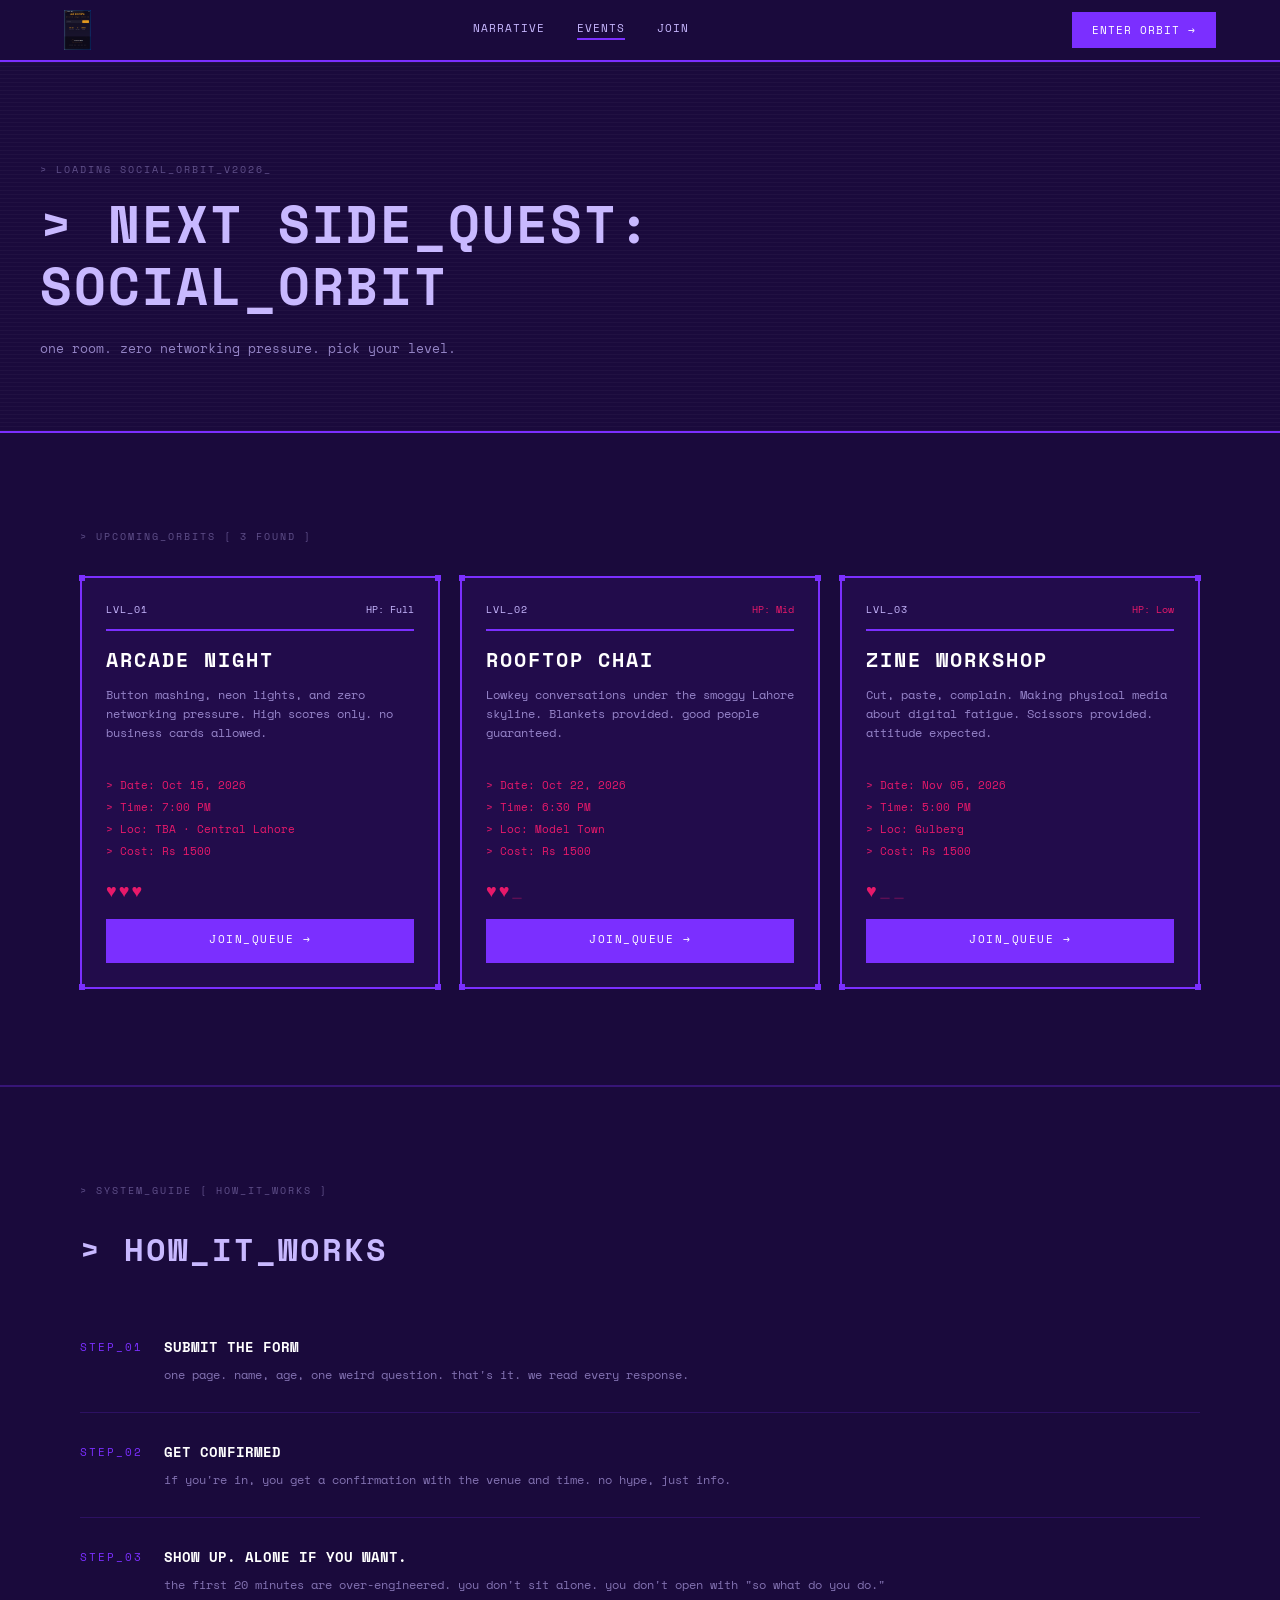
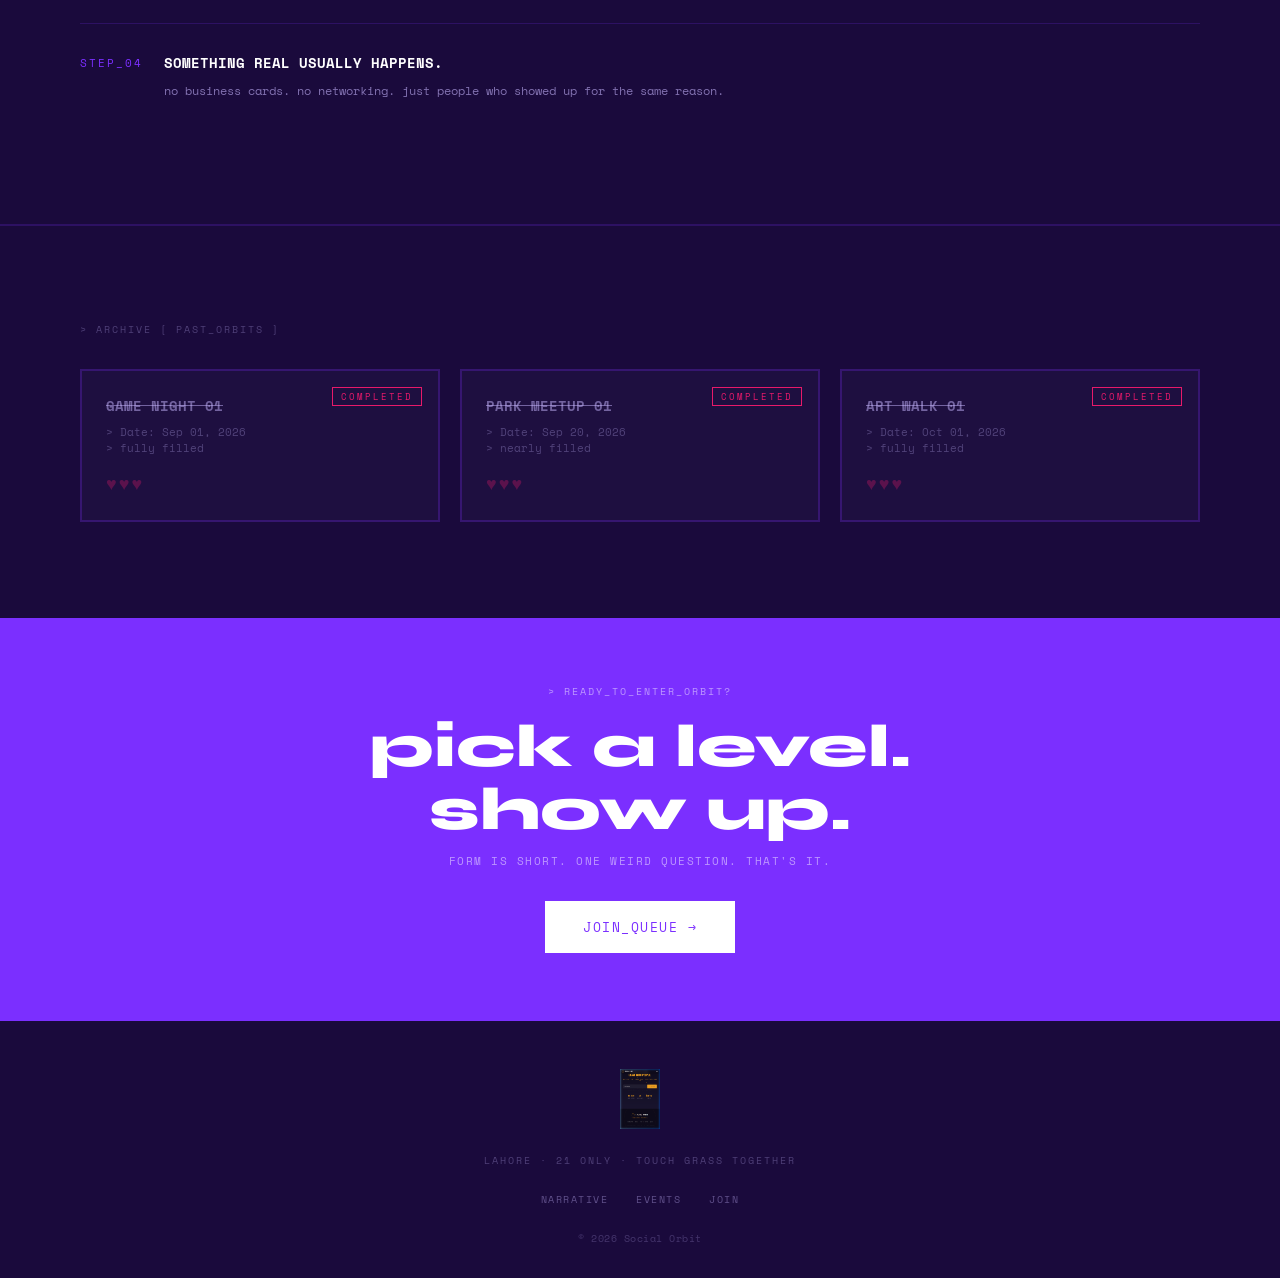
==== events.html @ 454b1899 "Initial commit with new logo" ====
<!DOCTYPE html>
<html lang="en">
<head>
  <meta charset="UTF-8">
  <meta name="viewport" content="width=device-width, initial-scale=1.0, viewport-fit=cover">
  <title>Events | Social Orbit Lahore</title>
  <meta name="description" content="Upcoming Social Orbit events in Lahore. Arcade Night, Rooftop Chai, Zine Workshop. 25 people max. Rs 1500.">
  <link rel="preconnect" href="https://fonts.googleapis.com">
  <link rel="preconnect" href="https://fonts.gstatic.com" crossorigin>
  <link href="https://fonts.googleapis.com/css2?family=Syne:wght@400;700;800&family=DM+Sans:wght@300;400;500&family=Space+Mono:wght@400;700&display=swap" rel="stylesheet">
  <link rel="stylesheet" href="styles.css">
  <style>
    body { background: var(--pixel-night); }
    .cursor { display: inline-block; animation: blink 1s step-end infinite; }

    /* How it works steps */
    .steps-grid { display: flex; flex-direction: column; gap: 0; }
    .step-item {
      display: flex; gap: 20px; align-items: flex-start;
      padding: 28px 0; border-bottom: 1px solid rgba(123,47,255,.2);
    }
    .step-item:last-child { border-bottom: none; }
    .step-num {
      font-family: var(--font-mono); font-size: 11px; letter-spacing: 2px;
      color: var(--pixel-violet); text-transform: uppercase; flex-shrink: 0;
      width: 64px; padding-top: 3px;
    }
    .step-content h4 {
      font-family: var(--font-mono); font-size: 14px; font-weight: 700;
      color: var(--white); text-transform: uppercase; margin-bottom: 8px;
    }
    .step-content p { font-family: var(--font-mono); font-size: 12px; color: rgba(200,184,255,.6); line-height: 1.6; }

    /* past orbits */
    .past-card {
      border: 2px solid rgba(123,47,255,.25); padding: 24px;
      background: rgba(255,255,255,.02); position: relative;
      opacity: .55;
    }
    .past-card::after { content: 'COMPLETED'; position: absolute; top: 16px; right: 16px;
      font-family: var(--font-mono); font-size: 9px; letter-spacing: 2px;
      color: var(--hot-pink); border: 1px solid var(--hot-pink); padding: 2px 8px;
    }

    .events-hero {
      background: var(--pixel-night); border-bottom: 2px solid var(--pixel-violet);
      padding: 100px 24px 72px; position: relative; overflow: hidden;
    }
    .events-hero-inner { max-width: 1200px; margin: 0 auto; }
    .scanline {
      position: absolute; inset: 0; pointer-events: none; opacity: .03;
      background: repeating-linear-gradient(0deg,#fff 0px,#fff 1px,transparent 1px,transparent 4px);
    }
  </style>
</head>
<body>

<!-- NAV (dark mode) -->
<nav class="site-nav dark" id="site-nav">
  <div class="nav-inner">
    <a href="index.html" class="nav-logo">
      <img src="logo.png" alt="Social Orbit" class="nav-logo-img">
    </a>
    <div class="nav-links">
      <a href="narrative.html">Narrative</a>
      <a href="events.html" class="active">Events</a>
      <a href="join.html">Join</a>
    </div>
    <a href="join.html" class="nav-cta">Enter Orbit →</a>
    <button class="burger" id="burger" aria-label="Open menu">
      <span></span><span></span><span></span>
    </button>
  </div>
</nav>
<div class="mobile-menu dark" id="mobile-menu">
  <button class="mobile-close" id="mobile-close">✕</button>
  <a href="narrative.html">Narrative</a>
  <a href="events.html" class="active">Events</a>
  <a href="join.html" class="cta">Join →</a>
  <div class="mobile-foot">Lahore · 21 only</div>
</div>

<!-- ══ HERO ══════════════════════════════════════════════ -->
<section class="events-hero">
  <div class="scanline"></div>
  <div class="events-hero-inner">
    <p class="reveal" style="font-family:var(--font-mono);font-size:10px;letter-spacing:2px;text-transform:uppercase;color:rgba(200,184,255,.4);margin-bottom:16px;">&gt; loading social_orbit_v2026<span class="cursor">_</span></p>
    <h1 class="pixel-h1 reveal" style="--d:.05s;margin-bottom:20px;font-size:clamp(24px,6vw,52px);">
      &gt; Next Side_Quest:<br>Social_Orbit
    </h1>
    <p class="pixel-body reveal" style="--d:.1s;max-width:480px;">
      one room. zero networking pressure. pick your level.
    </p>
  </div>
</section>

<!-- ══ UPCOMING EVENTS ════════════════════════════════════ -->
<section class="mode2">
  <div class="mode2-section">
    <p class="reveal" style="font-family:var(--font-mono);font-size:10px;letter-spacing:2px;text-transform:uppercase;color:rgba(200,184,255,.4);margin-bottom:32px;">&gt; upcoming_orbits [ 3 found ]</p>
    <div class="grid-3">

      <!-- Card 1 -->
      <div class="pixel-card reveal" style="--d:.0s">
        <div class="pixel-corner-tr"></div><div class="pixel-corner-bl"></div>
        <div style="border-bottom:2px solid var(--pixel-violet);padding-bottom:12px;margin-bottom:16px;display:flex;justify-content:space-between;align-items:center">
          <span style="font-family:var(--font-mono);font-size:10px;color:var(--pixel-mist);letter-spacing:1px">LVL_01</span>
          <span style="font-family:var(--font-mono);font-size:10px;color:var(--pixel-mist)">HP: Full</span>
        </div>
        <h3 class="pixel-h2" style="margin-bottom:12px;font-size:clamp(16px,3vw,20px);">Arcade Night</h3>
        <p class="pixel-body" style="margin-bottom:20px;min-height:72px;font-size:12px;">Button mashing, neon lights, and zero networking pressure. High scores only. no business cards allowed.</p>
        <div style="font-family:var(--font-mono);font-size:11px;color:var(--hot-pink);margin-bottom:20px;display:flex;flex-direction:column;gap:6px">
          <span>&gt; Date: Oct 15, 2026</span>
          <span>&gt; Time: 7:00 PM</span>
          <span>&gt; Loc: TBA · Central Lahore</span>
          <span>&gt; Cost: Rs 1500</span>
        </div>
        <div class="hp-bar" style="margin-bottom:16px">♥♥♥</div>
        <a href="join.html?event=arcade" class="pixel-btn" style="width:100%;justify-content:center;text-align:center;display:block">Join_Queue →</a>
      </div>

      <!-- Card 2 -->
      <div class="pixel-card reveal" style="--d:.1s">
        <div class="pixel-corner-tr"></div><div class="pixel-corner-bl"></div>
        <div style="border-bottom:2px solid var(--pixel-violet);padding-bottom:12px;margin-bottom:16px;display:flex;justify-content:space-between;align-items:center">
          <span style="font-family:var(--font-mono);font-size:10px;color:var(--pixel-mist);letter-spacing:1px">LVL_02</span>
          <span style="font-family:var(--font-mono);font-size:10px;color:var(--hot-pink)">HP: Mid</span>
        </div>
        <h3 class="pixel-h2" style="margin-bottom:12px;font-size:clamp(16px,3vw,20px);">Rooftop Chai</h3>
        <p class="pixel-body" style="margin-bottom:20px;min-height:72px;font-size:12px;">Lowkey conversations under the smoggy Lahore skyline. Blankets provided. good people guaranteed.</p>
        <div style="font-family:var(--font-mono);font-size:11px;color:var(--hot-pink);margin-bottom:20px;display:flex;flex-direction:column;gap:6px">
          <span>&gt; Date: Oct 22, 2026</span>
          <span>&gt; Time: 6:30 PM</span>
          <span>&gt; Loc: Model Town</span>
          <span>&gt; Cost: Rs 1500</span>
        </div>
        <div class="hp-bar" style="margin-bottom:16px">♥♥<span style="opacity:.3">_</span></div>
        <a href="join.html?event=rooftop" class="pixel-btn" style="width:100%;justify-content:center;text-align:center;display:block">Join_Queue →</a>
      </div>

      <!-- Card 3 -->
      <div class="pixel-card reveal" style="--d:.2s">
        <div class="pixel-corner-tr"></div><div class="pixel-corner-bl"></div>
        <div style="border-bottom:2px solid var(--pixel-violet);padding-bottom:12px;margin-bottom:16px;display:flex;justify-content:space-between;align-items:center">
          <span style="font-family:var(--font-mono);font-size:10px;color:var(--pixel-mist);letter-spacing:1px">LVL_03</span>
          <span style="font-family:var(--font-mono);font-size:10px;color:var(--hot-pink)">HP: Low</span>
        </div>
        <h3 class="pixel-h2" style="margin-bottom:12px;font-size:clamp(16px,3vw,20px);">Zine Workshop</h3>
        <p class="pixel-body" style="margin-bottom:20px;min-height:72px;font-size:12px;">Cut, paste, complain. Making physical media about digital fatigue. Scissors provided. attitude expected.</p>
        <div style="font-family:var(--font-mono);font-size:11px;color:var(--hot-pink);margin-bottom:20px;display:flex;flex-direction:column;gap:6px">
          <span>&gt; Date: Nov 05, 2026</span>
          <span>&gt; Time: 5:00 PM</span>
          <span>&gt; Loc: Gulberg</span>
          <span>&gt; Cost: Rs 1500</span>
        </div>
        <div class="hp-bar" style="margin-bottom:16px">♥<span style="opacity:.3">__</span></div>
        <a href="join.html?event=zine" class="pixel-btn" style="width:100%;justify-content:center;text-align:center;display:block">Join_Queue →</a>
      </div>

    </div>
  </div>
</section>

<!-- ══ HOW IT WORKS ═══════════════════════════════════════ -->
<section class="mode2" style="border-top:2px solid rgba(123,47,255,.3)">
  <div class="mode2-section">
    <p class="reveal" style="font-family:var(--font-mono);font-size:10px;letter-spacing:2px;text-transform:uppercase;color:rgba(200,184,255,.4);margin-bottom:32px;">&gt; system_guide [ how_it_works ]</p>
    <h2 class="pixel-h1 reveal" style="--d:.05s;margin-bottom:40px;font-size:clamp(18px,4vw,32px)">&gt; How_It_Works</h2>
    <div class="steps-grid">
      <div class="step-item reveal">
        <span class="step-num">STEP_01</span>
        <div class="step-content">
          <h4>submit the form</h4>
          <p>one page. name, age, one weird question. that's it. we read every response.</p>
        </div>
      </div>
      <div class="step-item reveal" style="--d:.05s">
        <span class="step-num">STEP_02</span>
        <div class="step-content">
          <h4>get confirmed</h4>
          <p>if you're in, you get a confirmation with the venue and time. no hype, just info.</p>
        </div>
      </div>
      <div class="step-item reveal" style="--d:.1s">
        <span class="step-num">STEP_03</span>
        <div class="step-content">
          <h4>show up. alone if you want.</h4>
          <p>the first 20 minutes are over-engineered. you don't sit alone. you don't open with "so what do you do."</p>
        </div>
      </div>
      <div class="step-item reveal" style="--d:.15s">
        <span class="step-num">STEP_04</span>
        <div class="step-content">
          <h4>something real usually happens.</h4>
          <p>no business cards. no networking. just people who showed up for the same reason.</p>
        </div>
      </div>
    </div>
  </div>
</section>

<!-- ══ PAST ORBITS ════════════════════════════════════════ -->
<section class="mode2" style="border-top:2px solid rgba(123,47,255,.2)">
  <div class="mode2-section">
    <p class="reveal" style="font-family:var(--font-mono);font-size:10px;letter-spacing:2px;text-transform:uppercase;color:rgba(200,184,255,.3);margin-bottom:32px;">&gt; archive [ past_orbits ]</p>
    <div class="grid-3">
      <div class="past-card reveal">
        <h3 style="font-family:var(--font-mono);font-size:14px;font-weight:700;color:rgba(200,184,255,.5);text-transform:uppercase;margin-bottom:8px;text-decoration:line-through;">Game Night 01</h3>
        <p style="font-family:var(--font-mono);font-size:11px;color:rgba(200,184,255,.3);">&gt; Date: Sep 01, 2026</p>
        <p style="font-family:var(--font-mono);font-size:11px;color:rgba(200,184,255,.3);">&gt; fully filled</p>
        <div class="hp-bar" style="margin-top:16px;opacity:.3">♥♥♥</div>
      </div>
      <div class="past-card reveal" style="--d:.1s">
        <h3 style="font-family:var(--font-mono);font-size:14px;font-weight:700;color:rgba(200,184,255,.5);text-transform:uppercase;margin-bottom:8px;text-decoration:line-through;">Park Meetup 01</h3>
        <p style="font-family:var(--font-mono);font-size:11px;color:rgba(200,184,255,.3);">&gt; Date: Sep 20, 2026</p>
        <p style="font-family:var(--font-mono);font-size:11px;color:rgba(200,184,255,.3);">&gt; nearly filled</p>
        <div class="hp-bar" style="margin-top:16px;opacity:.3">♥♥♥</div>
      </div>
      <div class="past-card reveal" style="--d:.2s">
        <h3 style="font-family:var(--font-mono);font-size:14px;font-weight:700;color:rgba(200,184,255,.5);text-transform:uppercase;margin-bottom:8px;text-decoration:line-through;">Art Walk 01</h3>
        <p style="font-family:var(--font-mono);font-size:11px;color:rgba(200,184,255,.3);">&gt; Date: Oct 01, 2026</p>
        <p style="font-family:var(--font-mono);font-size:11px;color:rgba(200,184,255,.3);">&gt; fully filled</p>
        <div class="hp-bar" style="margin-top:16px;opacity:.3">♥♥♥</div>
      </div>
    </div>
  </div>
</section>

<!-- ══ CTA ════════════════════════════════════════════════ -->
<section style="background:var(--pixel-violet);border-top:2px solid var(--pixel-violet);border-bottom:2px solid var(--pixel-violet);padding:64px 24px;text-align:center">
  <p style="font-family:var(--font-mono);font-size:10px;letter-spacing:2px;text-transform:uppercase;color:rgba(255,255,255,.5);margin-bottom:16px">&gt; ready_to_enter_orbit?</p>
  <h2 style="font-family:var(--font-head);font-weight:800;font-size:clamp(28px,7vw,60px);color:var(--white);line-height:1.05;margin-bottom:12px">pick a level.<br>show up.</h2>
  <p style="font-family:var(--font-mono);font-size:11px;letter-spacing:1.5px;text-transform:uppercase;color:rgba(255,255,255,.5);margin-bottom:32px">form is short. one weird question. that's it.</p>
  <a href="join.html" class="pixel-btn" style="background:var(--white);color:var(--pixel-violet);border-color:var(--white);font-size:13px;padding:14px 36px;display:inline-block">Join_Queue →</a>
</section>

<!-- ══ FOOTER ═════════════════════════════════════════════ -->
<footer class="site-footer dark">
  <div class="footer-inner">
    <div class="footer-logo"><img src="logo.png" alt="Social Orbit" class="footer-logo-img"></div>
    <p style="font-family:var(--font-mono);font-size:10px;letter-spacing:2px;text-transform:uppercase;color:rgba(200,184,255,.3);">Lahore · 21 only · Touch Grass Together</p>
    <div class="footer-links">
      <a href="narrative.html">Narrative</a>
      <a href="events.html">Events</a>
      <a href="join.html">Join</a>
    </div>
    <p class="footer-copy">© 2026 Social Orbit</p>
  </div>
</footer>

<script src="scripts.js"></script>
</body>
</html>
---- styles.css ----
/* ═══════════════════════════════════════════════════════
   SOCIAL ORBIT — SHARED DESIGN SYSTEM
   Mode 1: Hand-Drawn Zine  |  Mode 2: Pixel / Retro Game
═══════════════════════════════════════════════════════ */

/* TOKENS */
:root {
  --cream:        #F2EDE3;
  --ink:          #1A1A1A;
  --orbit-purple: #5B3FD4;
  --hot-pink:     #E8196A;
  --white:        #FFFFFF;

  /* pixel mode */
  --pixel-night:  #1A0A3C;
  --pixel-violet: #7B2FFF;
  --pixel-mist:   #C8B8FF;

  --font-head: 'Syne', sans-serif;
  --font-body: 'DM Sans', sans-serif;
  --font-mono: 'Space Mono', monospace;
  --border: 2px solid var(--ink);
  --ease: cubic-bezier(0.16, 1, 0.3, 1);
}

/* RESET */
*, *::before, *::after { box-sizing: border-box; margin: 0; padding: 0; border-radius: 0 !important; }
html { scroll-behavior: smooth; font-size: 16px; }
body { font-family: var(--font-body); -webkit-font-smoothing: antialiased; overflow-x: hidden; }
a { text-decoration: none; color: inherit; }
ul { list-style: none; }
img { max-width: 100%; display: block; }
button { cursor: pointer; font-family: inherit; }

/* ── SHARED NAV ─────────────────────────────────────── */
.site-nav {
  position: sticky; top: 0; z-index: 200;
  background: var(--cream);
  border-bottom: var(--border);
}
.site-nav.dark {
  background: var(--pixel-night);
  border-bottom: 2px solid var(--pixel-violet);
}
.nav-inner {
  display: flex; align-items: center; justify-content: space-between;
  padding: 0 24px; height: 60px; max-width: 1200px; margin: 0 auto;
}
.nav-logo {
  display: flex; align-items: center; gap: 10px;
  font-family: var(--font-head); font-weight: 800; font-size: 18px;
  letter-spacing: -0.5px; color: var(--ink); flex-shrink: 0;
}
.nav-logo-img { height: 40px; width: auto; object-fit: contain; }
.site-nav.dark .nav-logo { color: var(--pixel-violet); }
.logo-ring {
  width: 28px; height: 28px; border: 2px solid var(--orbit-purple);
  border-radius: 50% !important; position: relative; flex-shrink: 0;
  animation: spin 8s linear infinite;
}
.logo-ring::after {
  content: ''; position: absolute; top: 50%; left: 50%;
  width: 7px; height: 7px; background: var(--orbit-purple);
  border-radius: 50% !important; transform: translate(-50%,-50%);
}
.site-nav.dark .logo-ring { border-color: var(--pixel-violet); }
.site-nav.dark .logo-ring::after { background: var(--pixel-violet); }

.nav-links {
  display: none; gap: 32px; align-items: center;
}
@media (min-width: 768px) { .nav-links { display: flex; } }
.nav-links a {
  font-family: var(--font-mono); font-size: 11px; letter-spacing: 1px;
  text-transform: uppercase; color: var(--ink); padding-bottom: 2px;
  border-bottom: 2px solid transparent; transition: border-color .2s;
}
.nav-links a:hover, .nav-links a.active { border-bottom-color: var(--orbit-purple); }
.site-nav.dark .nav-links a { color: var(--pixel-mist); }
.site-nav.dark .nav-links a:hover, .site-nav.dark .nav-links a.active { border-bottom-color: var(--pixel-violet); }

.nav-cta {
  display: none;
  font-family: var(--font-mono); font-size: 11px; letter-spacing: 1px;
  text-transform: uppercase; padding: 8px 18px;
  background: var(--orbit-purple); color: var(--white);
  border: 2px solid var(--orbit-purple);
  transition: background .2s, color .2s;
}
@media (min-width: 768px) { .nav-cta { display: block; } }
.nav-cta:hover { background: transparent; color: var(--orbit-purple); }
.site-nav.dark .nav-cta {
  background: var(--pixel-violet); border-color: var(--pixel-violet); color: var(--white);
}
.site-nav.dark .nav-cta:hover { background: transparent; color: var(--pixel-violet); }

.burger {
  display: flex; flex-direction: column; gap: 5px; background: none; border: none;
  padding: 4px;
}
@media (min-width: 768px) { .burger { display: none; } }
.burger span {
  display: block; width: 22px; height: 2px; background: var(--ink);
  transition: transform .3s, opacity .3s;
}
.site-nav.dark .burger span { background: var(--pixel-mist); }
.burger.open span:nth-child(1) { transform: translateY(7px) rotate(45deg); }
.burger.open span:nth-child(2) { opacity: 0; }
.burger.open span:nth-child(3) { transform: translateY(-7px) rotate(-45deg); }

/* MOBILE MENU */
.mobile-menu {
  position: fixed; inset: 0; z-index: 199;
  background: var(--cream);
  display: flex; flex-direction: column;
  align-items: center; justify-content: center; gap: 12px;
  transform: translateX(100%); transition: transform .4s var(--ease);
}
.mobile-menu.dark { background: var(--pixel-night); }
.mobile-menu.open { transform: translateX(0); }
.mobile-menu a {
  font-family: var(--font-head); font-size: clamp(32px,10vw,52px);
  font-weight: 800; color: var(--ink); letter-spacing: -1px;
  border-bottom: 3px solid transparent; padding-bottom: 4px;
  transition: border-color .2s, color .2s;
}
.mobile-menu.dark a { color: var(--pixel-mist); }
.mobile-menu a:hover { border-bottom-color: var(--orbit-purple); color: var(--orbit-purple); }
.mobile-menu.dark a:hover { border-bottom-color: var(--pixel-violet); color: var(--pixel-violet); }
.mobile-menu a.cta { color: var(--orbit-purple); }
.mobile-menu.dark a.cta { color: var(--pixel-violet); }
.mobile-close {
  position: absolute; top: 20px; right: 24px;
  background: none; border: none; font-size: 24px; color: var(--ink);
}
.mobile-menu.dark .mobile-close { color: var(--pixel-mist); }
.mobile-foot {
  position: absolute; bottom: 28px;
  font-family: var(--font-mono); font-size: 10px; letter-spacing: 2px;
  text-transform: uppercase; color: rgba(26,26,26,.4);
}
.mobile-menu.dark .mobile-foot { color: rgba(200,184,255,.3); }

/* ── SHARED FOOTER ──────────────────────────────────── */
.site-footer {
  border-top: var(--border);
  background: var(--cream); padding: 48px 24px 32px;
}
.site-footer.dark {
  background: var(--pixel-night);
  border-top: 2px solid var(--pixel-violet);
}
.footer-inner {
  max-width: 1200px; margin: 0 auto;
  display: flex; flex-direction: column;
  align-items: center; gap: 24px;
  text-align: center;
}
.footer-logo {
  display: flex; align-items: center; gap: 10px;
  font-family: var(--font-head); font-weight: 800; font-size: 20px;
  color: var(--ink);
}
.footer-logo-img { height: 60px; width: auto; object-fit: contain; }
.site-footer.dark .footer-logo { color: var(--pixel-violet); }
.footer-links {
  display: flex; gap: 28px; flex-wrap: wrap; justify-content: center;
}
.footer-links a {
  font-family: var(--font-mono); font-size: 10px; letter-spacing: 1.5px;
  text-transform: uppercase; color: rgba(26,26,26,.5);
  transition: color .2s;
}
.footer-links a:hover { color: var(--orbit-purple); }
.site-footer.dark .footer-links a { color: rgba(200,184,255,.4); }
.site-footer.dark .footer-links a:hover { color: var(--pixel-violet); }
.footer-copy {
  font-family: var(--font-mono); font-size: 10px; letter-spacing: .5px;
  color: rgba(26,26,26,.35);
}
.site-footer.dark .footer-copy { color: rgba(200,184,255,.25); }

/* ── MODE 1 — ZINE ──────────────────────────────────── */
.mode1 { background: var(--cream); color: var(--ink); }
.mode1-section { padding: 72px 24px; max-width: 1200px; margin: 0 auto; }
@media (min-width: 768px) { .mode1-section { padding: 96px 40px; } }

.section-label {
  font-family: var(--font-mono); font-size: 10px; letter-spacing: 2px;
  text-transform: uppercase; color: var(--orbit-purple); margin-bottom: 20px;
}
.zine-h1 {
  font-family: var(--font-head); font-weight: 800;
  font-size: clamp(36px, 9vw, 80px); line-height: 1.05;
  letter-spacing: -1px; color: var(--ink);
}
.zine-h2 {
  font-family: var(--font-head); font-weight: 800;
  font-size: clamp(28px, 6vw, 52px); line-height: 1.1; color: var(--ink);
}
.zine-h3 {
  font-family: var(--font-head); font-weight: 800;
  font-size: clamp(18px, 3vw, 24px); line-height: 1.2; color: var(--ink);
}
.zine-body {
  font-family: var(--font-body); font-size: clamp(15px, 2vw, 17px);
  font-weight: 300; line-height: 1.7; color: rgba(26,26,26,.7);
}
.zine-label {
  font-family: var(--font-mono); font-size: 10px; letter-spacing: 2px;
  text-transform: uppercase; font-weight: 700;
}
.zine-card {
  border: var(--border); background: var(--white); padding: 24px;
}
.zine-card-cream { border: var(--border); background: var(--cream); padding: 24px; }

.btn-primary {
  display: inline-block; font-family: var(--font-mono); font-size: 11px;
  letter-spacing: 1.5px; text-transform: uppercase;
  padding: 13px 28px; border: var(--border);
  background: var(--orbit-purple); color: var(--white);
  transition: transform .2s var(--ease), background .2s;
}
.btn-primary:hover { transform: translateY(-3px); background: var(--hot-pink); border-color: var(--hot-pink); }
.btn-secondary {
  display: inline-block; font-family: var(--font-mono); font-size: 11px;
  letter-spacing: 1.5px; text-transform: uppercase;
  padding: 13px 28px; border: var(--border);
  background: var(--white); color: var(--ink);
  transition: transform .2s var(--ease);
}
.btn-secondary:hover { transform: translateY(-3px); }

.deco { font-size: 28px; user-select: none; line-height: 1; }
.deco-pink { color: var(--hot-pink); }
.deco-purple { color: var(--orbit-purple); }

.rotated { transform: rotate(-1.5deg); }
.rotated-r { transform: rotate(1deg); }

/* ── MODE 2 — PIXEL ──────────────────────────────────── */
.mode2 { background: var(--pixel-night); color: var(--pixel-mist); }
.mode2-section { padding: 72px 24px; max-width: 1200px; margin: 0 auto; }
@media (min-width: 768px) { .mode2-section { padding: 96px 40px; } }

.pixel-h1 {
  font-family: var(--font-mono); font-weight: 700;
  font-size: clamp(22px, 5vw, 40px); line-height: 1.2;
  letter-spacing: 2px; text-transform: uppercase; color: var(--pixel-mist);
}
.pixel-h2 {
  font-family: var(--font-mono); font-weight: 700;
  font-size: clamp(18px, 3vw, 28px); line-height: 1.3;
  text-transform: uppercase; letter-spacing: 2px; color: var(--white);
}
.pixel-body {
  font-family: var(--font-mono); font-size: 13px; line-height: 1.6;
  color: rgba(200,184,255,.7);
}
.pixel-card {
  border: 2px solid var(--pixel-violet); padding: 24px;
  background: rgba(123,47,255,.08); position: relative;
  transition: transform .25s var(--ease);
}
.pixel-card:hover { transform: translateY(-4px); }
.pixel-card::before, .pixel-card::after {
  content: ''; position: absolute; width: 6px; height: 6px;
  background: var(--pixel-violet);
}
.pixel-card::before { top: -3px; left: -3px; }
.pixel-card::after { bottom: -3px; right: -3px; }
.pixel-corner-tr, .pixel-corner-bl {
  position: absolute; width: 6px; height: 6px; background: var(--pixel-violet);
}
.pixel-corner-tr { top: -3px; right: -3px; }
.pixel-corner-bl { bottom: -3px; left: -3px; }

.pixel-btn {
  display: inline-block; font-family: var(--font-mono); font-size: 11px;
  letter-spacing: 1.5px; text-transform: uppercase;
  padding: 10px 24px; border: 2px solid var(--pixel-violet);
  background: var(--pixel-violet); color: var(--white);
  transition: background .2s, border-color .2s, transform .2s;
}
.pixel-btn:hover { background: var(--hot-pink); border-color: var(--hot-pink); transform: translateY(-2px); }
.pixel-btn-outline {
  display: inline-block; font-family: var(--font-mono); font-size: 11px;
  letter-spacing: 1.5px; text-transform: uppercase;
  padding: 10px 24px; border: 2px solid var(--pixel-violet);
  background: transparent; color: var(--pixel-mist);
  transition: background .2s, color .2s, transform .2s;
}
.pixel-btn-outline:hover { background: var(--pixel-violet); color: var(--white); transform: translateY(-2px); }

.hp-bar { font-size: 18px; color: var(--hot-pink); letter-spacing: 2px; }

/* ── LAYOUTS ─────────────────────────────────────────── */
.grid-2 { display: grid; grid-template-columns: 1fr; gap: 24px; }
@media (min-width: 768px) { .grid-2 { grid-template-columns: 1fr 1fr; gap: 40px; } }

.grid-3 { display: grid; grid-template-columns: 1fr; gap: 20px; }
@media (min-width: 640px) { .grid-3 { grid-template-columns: 1fr 1fr; } }
@media (min-width: 1024px) { .grid-3 { grid-template-columns: 1fr 1fr 1fr; } }

.flex-row { display: flex; gap: 12px; flex-wrap: wrap; }

/* ── FORM STYLES ─────────────────────────────────────── */
.form-group { display: flex; flex-direction: column; gap: 6px; margin-bottom: 20px; }
.form-label {
  font-family: var(--font-mono); font-size: 10px; letter-spacing: 2px;
  text-transform: uppercase; color: var(--ink);
}
.form-input, .form-textarea {
  width: 100%; border: var(--border); background: var(--white);
  padding: 12px 16px; font-family: var(--font-body); font-size: 15px;
  color: var(--ink); outline: none; transition: border-color .2s;
  -webkit-appearance: none; appearance: none;
}
.form-input:focus, .form-textarea:focus { border-color: var(--orbit-purple); }
.form-textarea { min-height: 120px; resize: vertical; }
.form-input::placeholder, .form-textarea::placeholder { color: rgba(26,26,26,.4); }

/* ── DIVIDERS ─────────────────────────────────────────── */
.full-bleed { margin-left: calc(-50vw + 50%); margin-right: calc(-50vw + 50%); }
.border-section { border-top: var(--border); border-bottom: var(--border); }

/* ── ANIMATIONS ──────────────────────────────────────── */
@keyframes spin { to { transform: rotate(360deg); } }
@keyframes float { 0%,100%{ transform:translateY(0);} 50%{transform:translateY(-6px);} }
@keyframes blink { 0%,100%{opacity:1;} 50%{opacity:0;} }

.reveal {
  opacity: 0; transform: translateY(24px);
  transition: opacity .7s var(--ease), transform .7s var(--ease);
  transition-delay: var(--d, 0s);
}
.reveal.in { opacity: 1; transform: translateY(0); }

/* ── CTA BANNER ───────────────────────────────────────── */
.cta-banner {
  background: var(--orbit-purple); padding: 64px 24px; text-align: center;
  border-top: var(--border); border-bottom: var(--border);
}
.cta-banner h2 {
  font-family: var(--font-head); font-weight: 800;
  font-size: clamp(28px, 7vw, 60px); color: var(--white);
  line-height: 1.05; margin-bottom: 12px;
}
.cta-banner p {
  font-family: var(--font-mono); font-size: 12px; letter-spacing: 2px;
  text-transform: uppercase; color: rgba(255,255,255,.6); margin-bottom: 32px;
}
.cta-banner .btn-white {
  display: inline-block; font-family: var(--font-mono); font-size: 11px;
  letter-spacing: 1.5px; text-transform: uppercase; padding: 14px 32px;
  background: var(--white); color: var(--orbit-purple); border: 2px solid var(--white);
  transition: transform .2s var(--ease), background .2s;
}
.cta-banner .btn-white:hover { transform: translateY(-3px); background: var(--hot-pink); border-color: var(--hot-pink); color: var(--white); }

/* ── MOBILE TOUCH TARGETS ─────────────────────────────── */
a, button { min-height: 44px; display: inline-flex; align-items: center; }
nav a, .footer-links a { min-height: unset; display: inline; }

/* ── SELECTION ────────────────────────────────────────── */
::selection { background: var(--hot-pink); color: var(--white); }
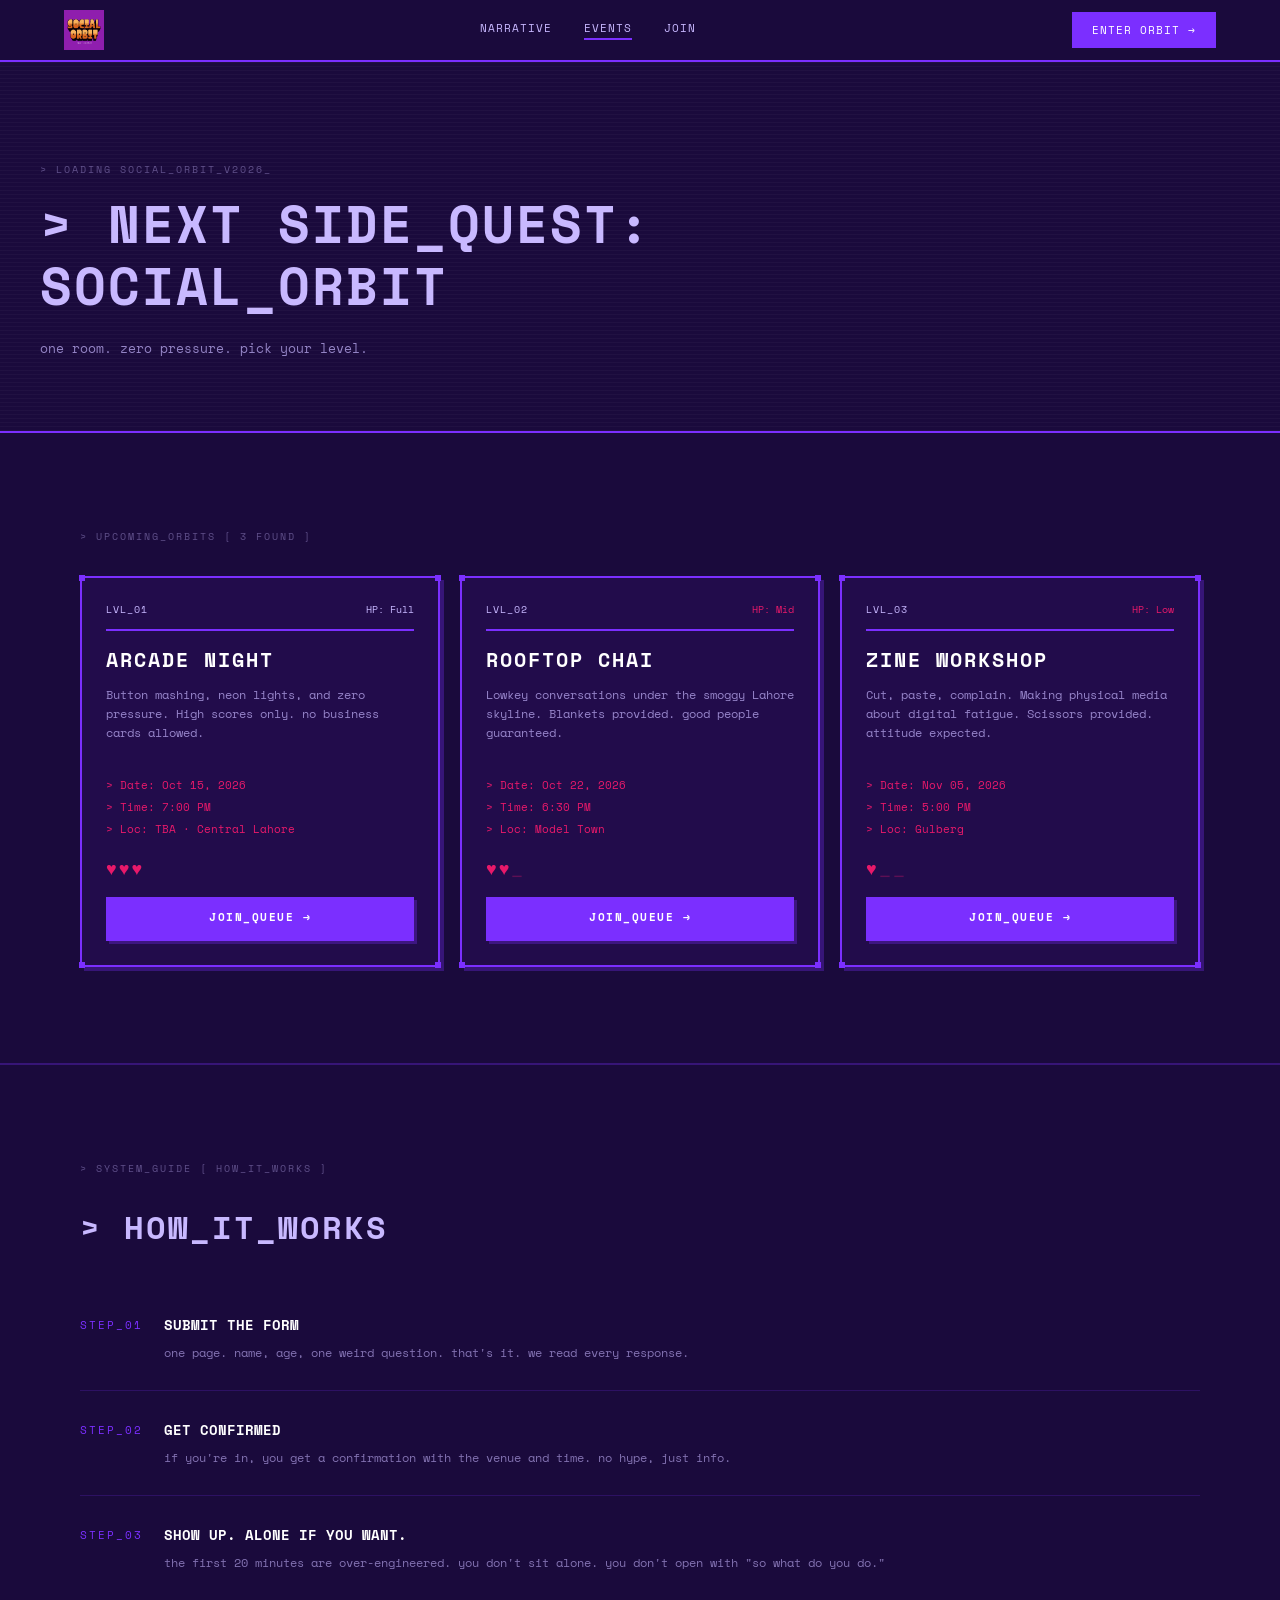
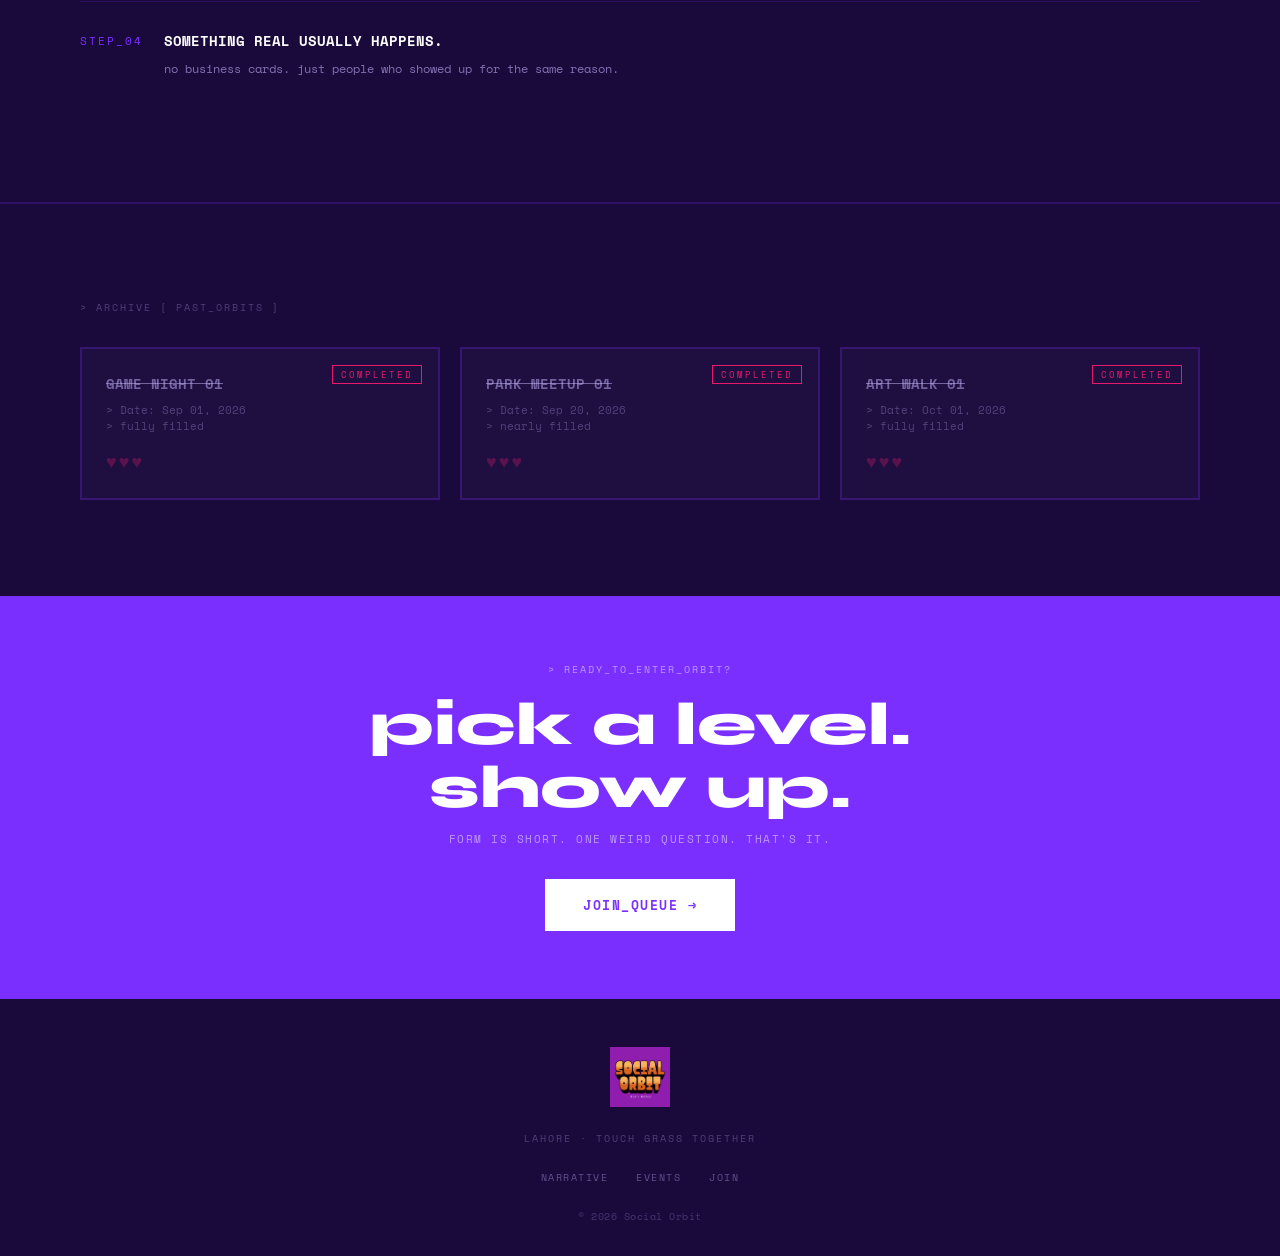
==== commit 9b97ef2d: "Surgical brand correction: v3 alignment + security hardening" ====
--- a/events.html
+++ b/events.html
@@ -4,7 +4,7 @@
   <meta charset="UTF-8">
   <meta name="viewport" content="width=device-width, initial-scale=1.0, viewport-fit=cover">
   <title>Events | Social Orbit Lahore</title>
-  <meta name="description" content="Upcoming Social Orbit events in Lahore. Arcade Night, Rooftop Chai, Zine Workshop. 25 people max. Rs 1500.">
+  <meta name="description" content="Upcoming Social Orbit events in Lahore. One room. Zero pressure. Arcade Night, Rooftop Chai, Zine Workshop.">
   <link rel="preconnect" href="https://fonts.googleapis.com">
   <link rel="preconnect" href="https://fonts.gstatic.com" crossorigin>
   <link href="https://fonts.googleapis.com/css2?family=Syne:wght@400;700;800&family=DM+Sans:wght@300;400;500&family=Space+Mono:wght@400;700&display=swap" rel="stylesheet">
@@ -77,7 +77,7 @@
   <a href="narrative.html">Narrative</a>
   <a href="events.html" class="active">Events</a>
   <a href="join.html" class="cta">Join →</a>
-  <div class="mobile-foot">Lahore · 21 only</div>
+  <div class="mobile-foot">Lahore</div>
 </div>
 
 <!-- ══ HERO ══════════════════════════════════════════════ -->
@@ -89,7 +89,7 @@
       &gt; Next Side_Quest:<br>Social_Orbit
     </h1>
     <p class="pixel-body reveal" style="--d:.1s;max-width:480px;">
-      one room. zero networking pressure. pick your level.
+      one room. zero pressure. pick your level.
     </p>
   </div>
 </section>
@@ -108,12 +108,11 @@
           <span style="font-family:var(--font-mono);font-size:10px;color:var(--pixel-mist)">HP: Full</span>
         </div>
         <h3 class="pixel-h2" style="margin-bottom:12px;font-size:clamp(16px,3vw,20px);">Arcade Night</h3>
-        <p class="pixel-body" style="margin-bottom:20px;min-height:72px;font-size:12px;">Button mashing, neon lights, and zero networking pressure. High scores only. no business cards allowed.</p>
+        <p class="pixel-body" style="margin-bottom:20px;min-height:72px;font-size:12px;">Button mashing, neon lights, and zero pressure. High scores only. no business cards allowed.</p>
         <div style="font-family:var(--font-mono);font-size:11px;color:var(--hot-pink);margin-bottom:20px;display:flex;flex-direction:column;gap:6px">
           <span>&gt; Date: Oct 15, 2026</span>
           <span>&gt; Time: 7:00 PM</span>
           <span>&gt; Loc: TBA · Central Lahore</span>
-          <span>&gt; Cost: Rs 1500</span>
         </div>
         <div class="hp-bar" style="margin-bottom:16px">♥♥♥</div>
         <a href="join.html?event=arcade" class="pixel-btn" style="width:100%;justify-content:center;text-align:center;display:block">Join_Queue →</a>
@@ -132,7 +131,6 @@
           <span>&gt; Date: Oct 22, 2026</span>
           <span>&gt; Time: 6:30 PM</span>
           <span>&gt; Loc: Model Town</span>
-          <span>&gt; Cost: Rs 1500</span>
         </div>
         <div class="hp-bar" style="margin-bottom:16px">♥♥<span style="opacity:.3">_</span></div>
         <a href="join.html?event=rooftop" class="pixel-btn" style="width:100%;justify-content:center;text-align:center;display:block">Join_Queue →</a>
@@ -151,7 +149,6 @@
           <span>&gt; Date: Nov 05, 2026</span>
           <span>&gt; Time: 5:00 PM</span>
           <span>&gt; Loc: Gulberg</span>
-          <span>&gt; Cost: Rs 1500</span>
         </div>
         <div class="hp-bar" style="margin-bottom:16px">♥<span style="opacity:.3">__</span></div>
         <a href="join.html?event=zine" class="pixel-btn" style="width:100%;justify-content:center;text-align:center;display:block">Join_Queue →</a>
@@ -192,7 +189,7 @@
         <span class="step-num">STEP_04</span>
         <div class="step-content">
           <h4>something real usually happens.</h4>
-          <p>no business cards. no networking. just people who showed up for the same reason.</p>
+          <p>no business cards. just people who showed up for the same reason.</p>
         </div>
       </div>
     </div>
@@ -238,7 +235,7 @@
 <footer class="site-footer dark">
   <div class="footer-inner">
     <div class="footer-logo"><img src="logo.png" alt="Social Orbit" class="footer-logo-img"></div>
-    <p style="font-family:var(--font-mono);font-size:10px;letter-spacing:2px;text-transform:uppercase;color:rgba(200,184,255,.3);">Lahore · 21 only · Touch Grass Together</p>
+    <p style="font-family:var(--font-mono);font-size:10px;letter-spacing:2px;text-transform:uppercase;color:rgba(200,184,255,.3);">Lahore · Touch Grass Together</p>
     <div class="footer-links">
       <a href="narrative.html">Narrative</a>
       <a href="events.html">Events</a>
--- a/styles.css
+++ b/styles.css
@@ -216,21 +216,40 @@
 .zine-card-cream { border: var(--border); background: var(--cream); padding: 24px; }
 
 .btn-primary {
-  display: inline-block; font-family: var(--font-mono); font-size: 11px;
-  letter-spacing: 1.5px; text-transform: uppercase;
-  padding: 13px 28px; border: var(--border);
+  display: inline-flex; align-items: center; justify-content: center;
+  font-family: var(--font-mono); font-size: 12px;
+  letter-spacing: 1.5px; text-transform: uppercase; font-weight: 700;
+  padding: 14px 28px; border: 2px solid var(--ink);
   background: var(--orbit-purple); color: var(--white);
-  transition: transform .2s var(--ease), background .2s;
-}
-.btn-primary:hover { transform: translateY(-3px); background: var(--hot-pink); border-color: var(--hot-pink); }
+  transition: transform .2s var(--ease), background .2s, box-shadow .2s;
+  box-shadow: 4px 4px 0px rgba(26,26,26,1);
+}
+.btn-primary:hover { 
+  transform: translate(-2px, -2px); 
+  background: var(--hot-pink); border-color: var(--ink);
+  box-shadow: 6px 6px 0px rgba(26,26,26,1); 
+}
+.btn-primary:active {
+  transform: translate(2px, 2px);
+  box-shadow: 0px 0px 0px rgba(26,26,26,1);
+}
 .btn-secondary {
-  display: inline-block; font-family: var(--font-mono); font-size: 11px;
-  letter-spacing: 1.5px; text-transform: uppercase;
-  padding: 13px 28px; border: var(--border);
+  display: inline-flex; align-items: center; justify-content: center;
+  font-family: var(--font-mono); font-size: 12px;
+  letter-spacing: 1.5px; text-transform: uppercase; font-weight: 700;
+  padding: 14px 28px; border: 2px solid var(--ink);
   background: var(--white); color: var(--ink);
-  transition: transform .2s var(--ease);
-}
-.btn-secondary:hover { transform: translateY(-3px); }
+  transition: transform .2s var(--ease), box-shadow .2s;
+  box-shadow: 4px 4px 0px rgba(26,26,26,1);
+}
+.btn-secondary:hover { 
+  transform: translate(-2px, -2px); 
+  box-shadow: 6px 6px 0px rgba(26,26,26,1); 
+}
+.btn-secondary:active {
+  transform: translate(2px, 2px);
+  box-shadow: 0px 0px 0px rgba(26,26,26,1);
+}
 
 .deco { font-size: 28px; user-select: none; line-height: 1; }
 .deco-pink { color: var(--hot-pink); }
@@ -261,9 +280,13 @@
 .pixel-card {
   border: 2px solid var(--pixel-violet); padding: 24px;
   background: rgba(123,47,255,.08); position: relative;
-  transition: transform .25s var(--ease);
-}
-.pixel-card:hover { transform: translateY(-4px); }
+  transition: transform .25s var(--ease), box-shadow .25s;
+  box-shadow: 4px 4px 0px rgba(123,47,255,.3);
+}
+.pixel-card:hover { 
+  transform: translate(-2px, -2px); 
+  box-shadow: 8px 8px 0px rgba(123,47,255,.5); 
+}
 .pixel-card::before, .pixel-card::after {
   content: ''; position: absolute; width: 6px; height: 6px;
   background: var(--pixel-violet);
@@ -277,21 +300,33 @@
 .pixel-corner-bl { bottom: -3px; left: -3px; }
 
 .pixel-btn {
-  display: inline-block; font-family: var(--font-mono); font-size: 11px;
+  display: inline-flex; align-items: center; justify-content: center;
+  font-family: var(--font-mono); font-size: 11px; font-weight: 700;
   letter-spacing: 1.5px; text-transform: uppercase;
   padding: 10px 24px; border: 2px solid var(--pixel-violet);
   background: var(--pixel-violet); color: var(--white);
-  transition: background .2s, border-color .2s, transform .2s;
-}
-.pixel-btn:hover { background: var(--hot-pink); border-color: var(--hot-pink); transform: translateY(-2px); }
+  transition: background .2s, border-color .2s, transform .2s, box-shadow .2s;
+  box-shadow: 3px 3px 0px rgba(123,47,255,.3);
+}
+.pixel-btn:hover { 
+  background: var(--hot-pink); border-color: var(--hot-pink); 
+  transform: translate(-2px, -2px); 
+  box-shadow: 5px 5px 0px rgba(232,25,106,.4);
+}
 .pixel-btn-outline {
-  display: inline-block; font-family: var(--font-mono); font-size: 11px;
+  display: inline-flex; align-items: center; justify-content: center;
+  font-family: var(--font-mono); font-size: 11px; font-weight: 700;
   letter-spacing: 1.5px; text-transform: uppercase;
   padding: 10px 24px; border: 2px solid var(--pixel-violet);
   background: transparent; color: var(--pixel-mist);
-  transition: background .2s, color .2s, transform .2s;
-}
-.pixel-btn-outline:hover { background: var(--pixel-violet); color: var(--white); transform: translateY(-2px); }
+  transition: background .2s, color .2s, transform .2s, box-shadow .2s;
+  box-shadow: 3px 3px 0px rgba(123,47,255,.2);
+}
+.pixel-btn-outline:hover { 
+  background: var(--pixel-violet); color: var(--white); 
+  transform: translate(-2px, -2px); 
+  box-shadow: 5px 5px 0px rgba(123,47,255,.4);
+}
 
 .hp-bar { font-size: 18px; color: var(--hot-pink); letter-spacing: 2px; }
 
